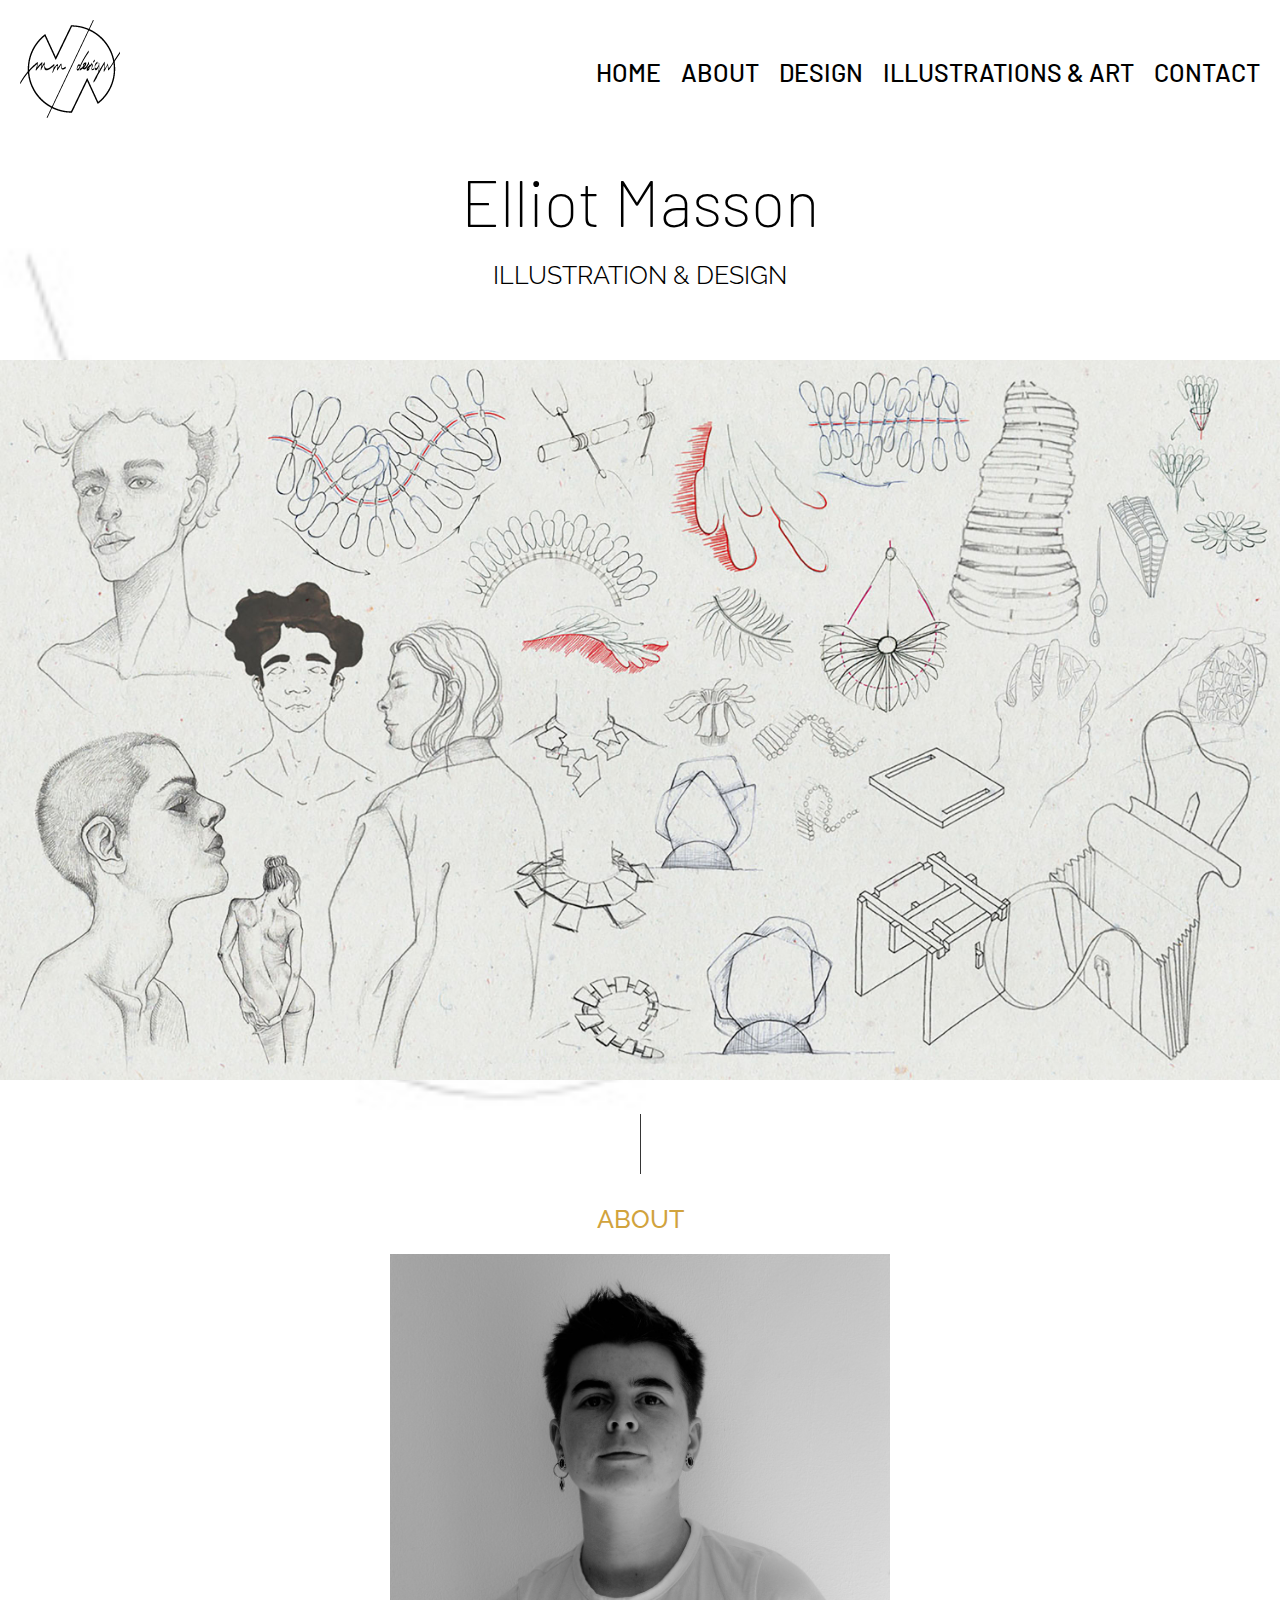
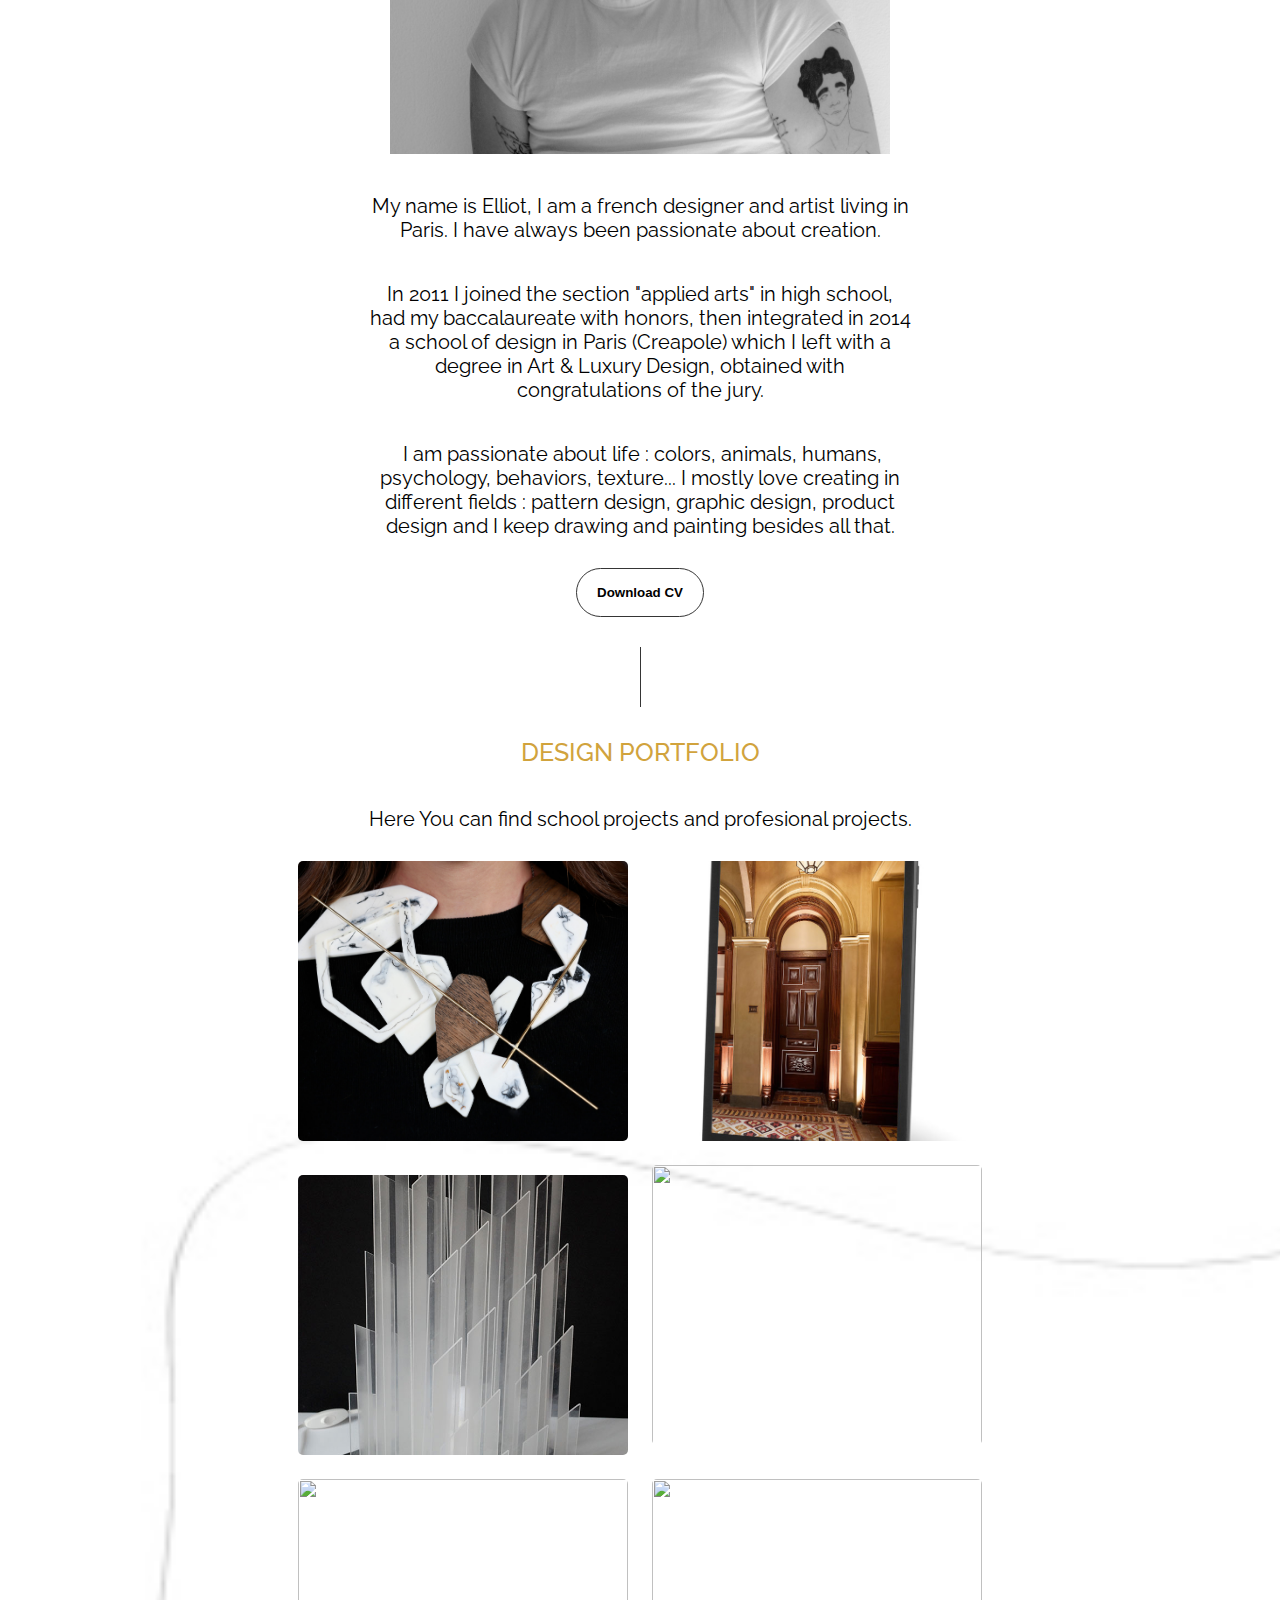
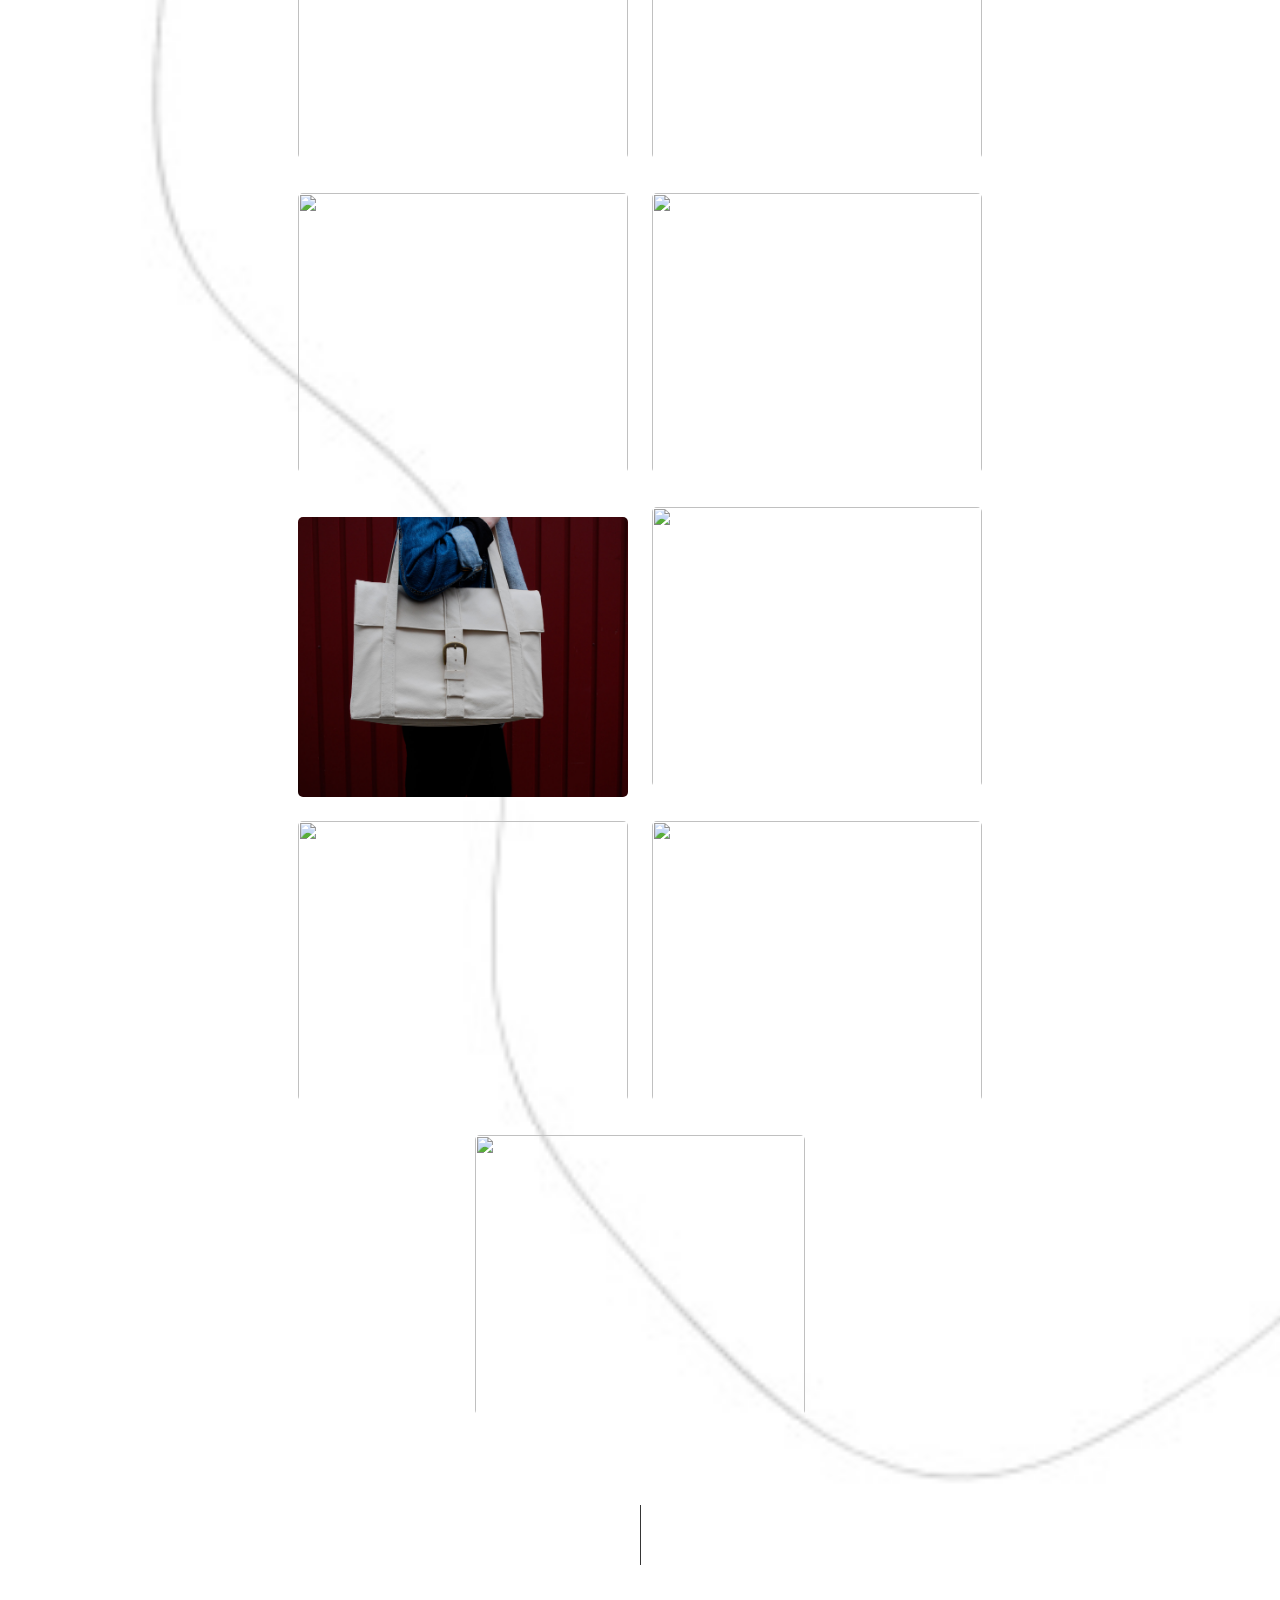
==== nav.html @ 6efca34b "refonte + section ABOUT + section DESIGN" ====
<!DOCTYPE html>
<html lang="en">
  <head>
    <meta charset="UTF-8" />
    <meta name="viewport" content="width=device-width, initial-scale=1.0" />
    <title>Elliot's Website</title>
    <link rel="stylesheet" href="nav.css" />
  </head>
  <body>
    <nav class="main-nav">
      <div>
        <img src="images/logo 100px-02.png" alt="logo-Elliot" class="logo" />
      </div>
      <ul class="nav-list">
        <li><a class="nav-link" href="#home">HOME</a></li>
        <li><a class="nav-link" href="#about">ABOUT</a></li>
        <li><a class="nav-link" href="#design">DESIGN</a></li>
        <li><a class="nav-link" href="#art">ILLUSTRATIONS & ART</a></li>
        <li><a class="nav-link" href="#contact">CONTACT</a></li>
      </ul>
    </nav>

    <section>
      <div class="header-container">
        <h1>Elliot Masson</h1>
        <h2>ILLUSTRATION & DESIGN</h2>
      </div>

      <img
        id="image-accueil"
        src="images/PAGE-ACCUEIL 3000.jpg"
        alt="dessins portfolio accueil"
      />
    </section>
    <div class="barre-container"><div class="barre-verticale"></div></div>
    <section class="section-1">
      <h3 id="about">ABOUT</h3>
      <div class="presentation">
        <img
          class="id-photo"
          src="images/received_237340725382197 (1).jpeg"
          alt="id-photo Elliot"
        />

        <div class="text-presentation">
          <p>
            My name is Elliot, I am a french designer and artist living in
            Paris. I have always been passionate about creation.
          </p>
          <p>
            In 2011 I joined the section "applied arts" in high school, had my
            baccalaureate with honors, then integrated in 2014 a school of
            design in Paris (Creapole) which I left with a degree in Art &
            Luxury Design, obtained with congratulations of the jury.
          </p>
          <p>
            ​ I am passionate about life : colors, animals, humans, psychology,
            behaviors, texture... I mostly love creating in different fields :
            pattern design, graphic design, product design and I keep drawing
            and painting besides all that.
          </p>
        </div>
        <div class="btn-container">
          <button 
          class="btn btn-color-2" 
          onclick="window.open('./images/CV-modele.pdf')">
          Download CV</button>
      </div>
    </section>
    <div class="barre-container">
      <div class="barre-verticale"></div>
    </div>

    <section>
      <h3 id="design">DESIGN PORTFOLIO</h3>
      <p>Here You can find school projects and profesional projects.</p>

      <div class="gallery">
        <div class="photo-project">
          <img class="gallery-photo" src="Projets\Fracture.JPG" alt="">
          <img class="gallery-photo" src="Projets\Light up.jpg" alt="">
          <img class="gallery-photo" src="Projets\LUX.JPG" alt="">
          <img class="gallery-photo" src="Projets\Megosphere.JPG" alt="">
          <img class="gallery-photo" src="Projets\Nebula.JPG" alt="">
          <img class="gallery-photo" src="Projets\Paulin-La vie est belle.JPG" alt="">
          <img class="gallery-photo" src="Projets\Punching bag.JPG" alt="">
          <img class="gallery-photo" src="Projets\Pur chaos.JPG" alt="">
          <img class="gallery-photo" src="Projets\Sac.JPG" alt="">
          <img class="gallery-photo" src="Projets\Serenity pearl.JPG" alt="">
          <img class="gallery-photo" src="Projets\Slowmi.JPG" alt="">
          <img class="gallery-photo" src="Projets\Tabouret IN OUT.JPG" alt="">
          <img class="gallery-photo" src="Projets\Tense.JPG" alt="">
        </div>
    
      </div>
    </section>
    
    <div class="barre-container">
      <div class="barre-verticale"></div>
    </div>
    
    <section>
      <h3 id="art">ILLUSTRATIONS & ART PORTFOLIO</h3>
    </section>
  </body>
</html>

<!-- TO DO -->
<!-- 
  Mettre les liens sur les sections : changer la marge au dessus du titre pour quand 
  on arrive dessus via le bouton du dessus

  Carousel

  Gallery : objet js ??

  Hamburger Menu

  Responsive !
  
 -->
---- nav.css ----
@import url("https://fonts.googleapis.com/css2?family=Barlow:wght@200;400&family=GFS+Didot&family=Raleway:ital,wght@0,100..900;1,100..900&display=swap");

* {
  margin: 0;
  padding: 0;
  box-sizing: border-box;
}
body {
  background-image: url(images/fond.jpg);
  background-size: cover;
}
.main-nav {
  display: flex;
  justify-content: flex-end;
  align-items: center;
  padding: 20px;
  font-family: "barlow", sans-serif;
  font-weight: 500;
  font-size: 25px;
}

.nav-list {
  margin-left: auto;
  display: flex;
  align-items: flex-end;
  list-style: none;
}

.nav-link {
  padding: 0 20px;
  text-decoration: none;
  text-decoration-color: white;
  color: black;
}

.nav-link:last-child {
  padding-right: 0;
}
.nav-link:hover {
  color: #d1a33d;
  text-decoration: underline;
  text-underline-offset: 1rem;
  text-decoration-color: #d1a33d;
}

section {
  text-align: center;
}
#image-accueil {
  width: 100%;
}

.header-container {
  padding: 20px;
}

h1 {
  font-family: "barlow", sans-serif;
  font-weight: 200;
  font-style: normal;
  font-size: 64px;
  margin-bottom: 20px;
}
h2 {
  font-family: "Raleway", sans-serif;
  font-optical-sizing: auto;
  font-weight: 350;
  font-style: normal;
  font-size: 25px;
  margin-bottom: 50px;
}

.presentation {
  display: flex;
  flex-direction: column;
  align-items: center;
}

.id-photo {
  margin-top: 20px;
  max-width: 500px;
  max-height: 500px;
}

.text-presentation {
  max-width: 585px;
  height: fit-content;
  margin-bottom: 30px;
}

p {
  font-family: "Raleway", sans-serif;
  font-size: 20px;
  padding: 40px 20px 0px 20px;
  /* text-align: justify; */
}

/* BUTTON */

.btn-container {
  display: flex;
  justify-content: center;
  gap: 1rem;
}

.btn {
  font-weight: 600;
  transition: all 300ms ease;
  padding: 1rem;
  width: 8rem;
  border-radius: 2rem;

  cursor: pointer;
  color: black;
}

.btn-color-2 {
  border: rgb(53, 53, 53) 0.1rem solid;
  background: none;
}
.btn-color-2:hover {
  cursor: pointer;
  background: rgb(53, 53, 53);
  color: white;
  border: rgb(255, 255, 255) 0.1rem solid;
}

h3 {
  color: #d1a33d;
  font-family: "Raleway", sans-serif;
  font-optical-sizing: auto;
  font-weight: 500;
  font-style: normal;
  font-size: 25px;
}

.barre-container {
  display: flex;
  justify-content: center;
  align-items: center;
  padding: 30px;
}
.barre-verticale {
  border-left: 1px solid rgb(53, 53, 53);
  height: 60px;
}

/*  PROJECTS PHOTO GALLERY */

.gallery {
  display: flex;
  flex-direction: row;
  flex-wrap: wrap;
  justify-content: center;
  align-items: center;
  gap: 16px;
  max-width: 800px;
  margin: 0 auto;
  padding: 20px 10px;
}

.gallery .gallery-photo {
  width: 100%;
  max-width: 350px;
  height: 300px;
  object-fit: cover;
  margin: 0 auto;
}

.gallery::after {
  content: "";
  width: 350px;
}

.gallery-photo {
  padding: 10px;
  border-radius: 15px;
}
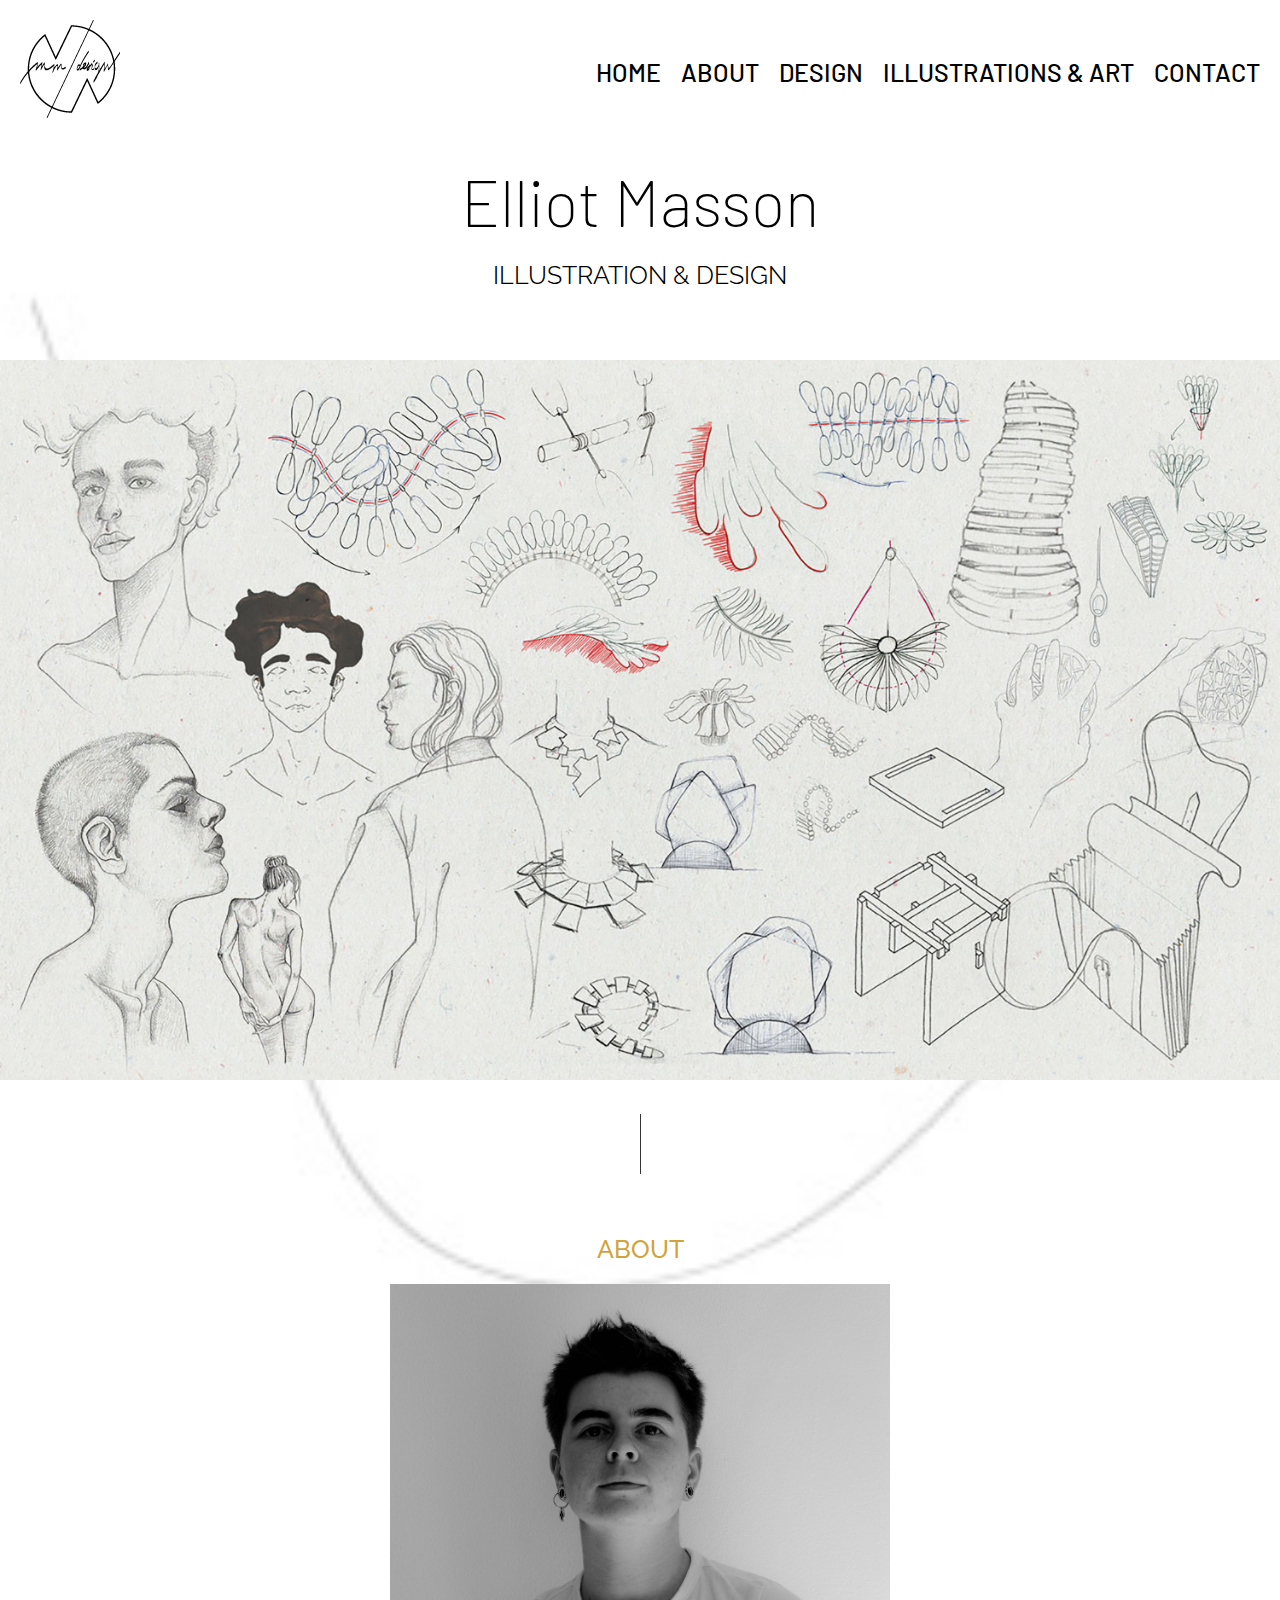
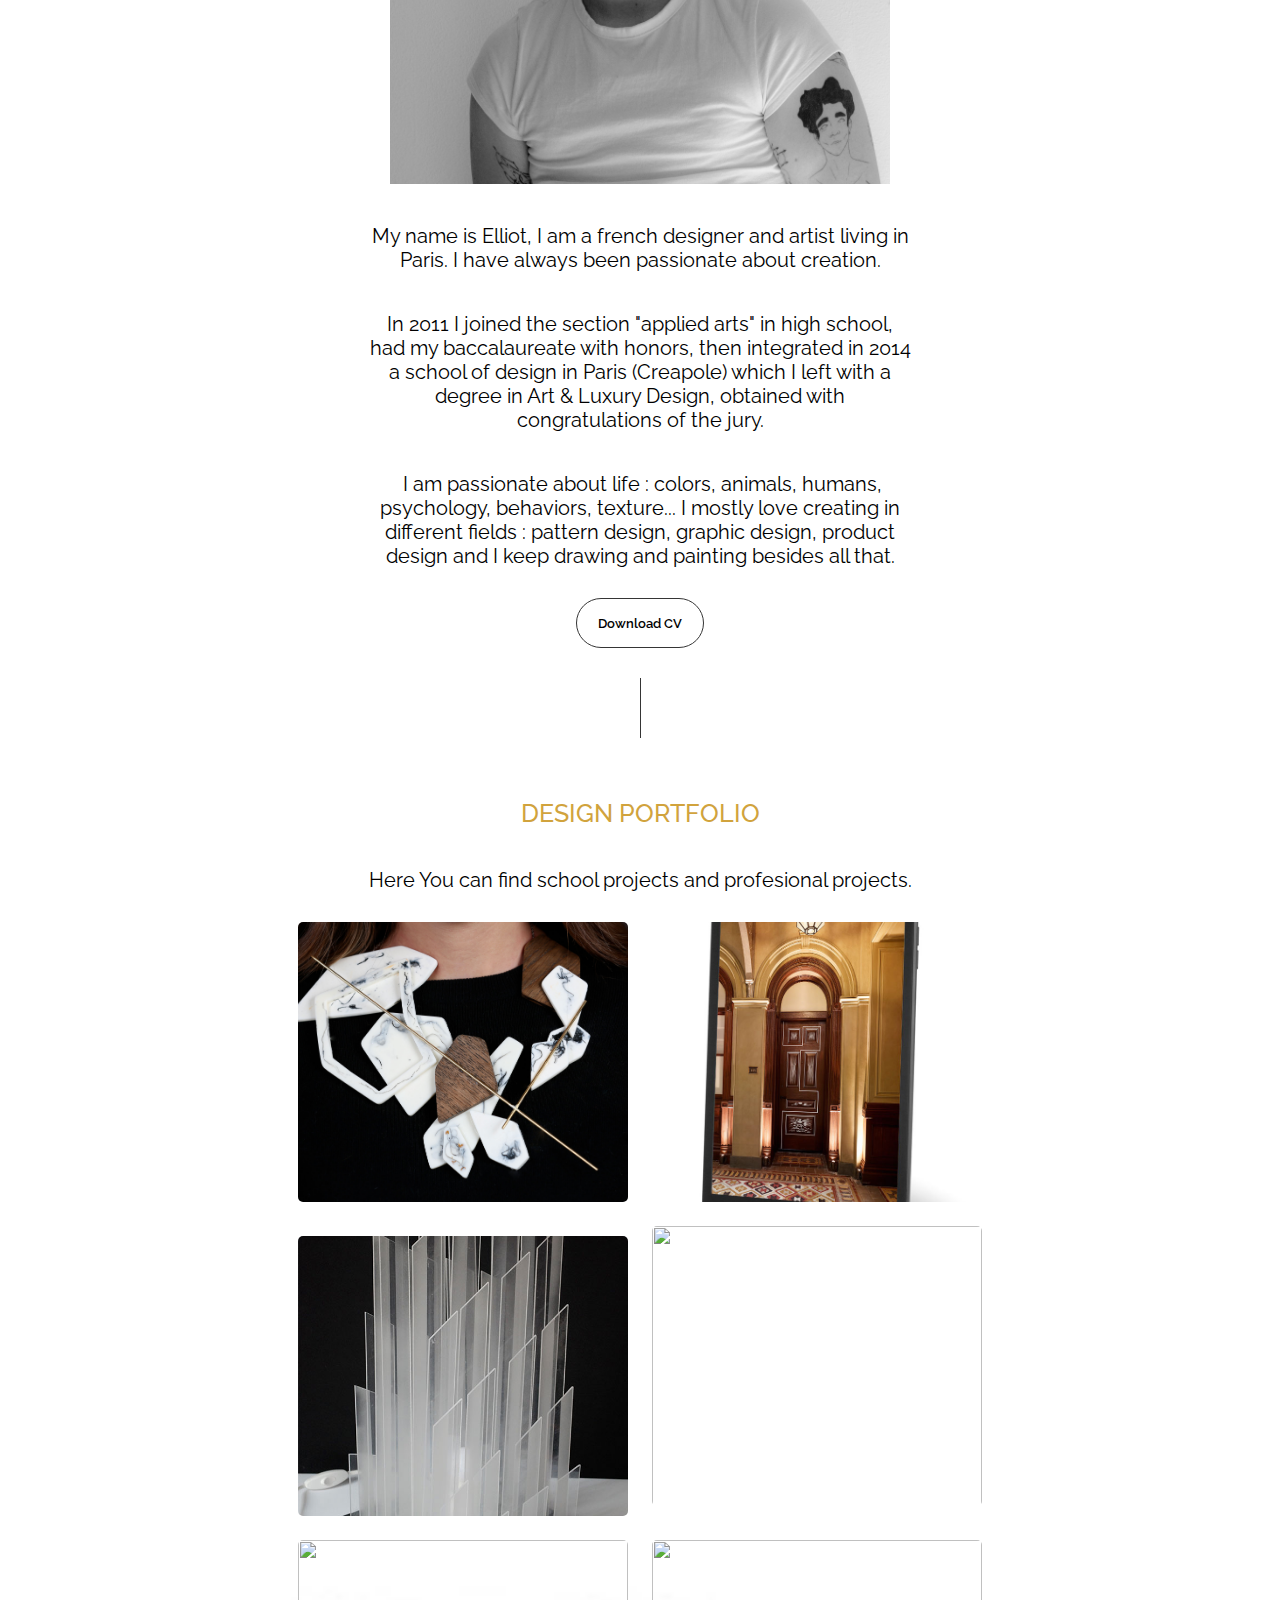
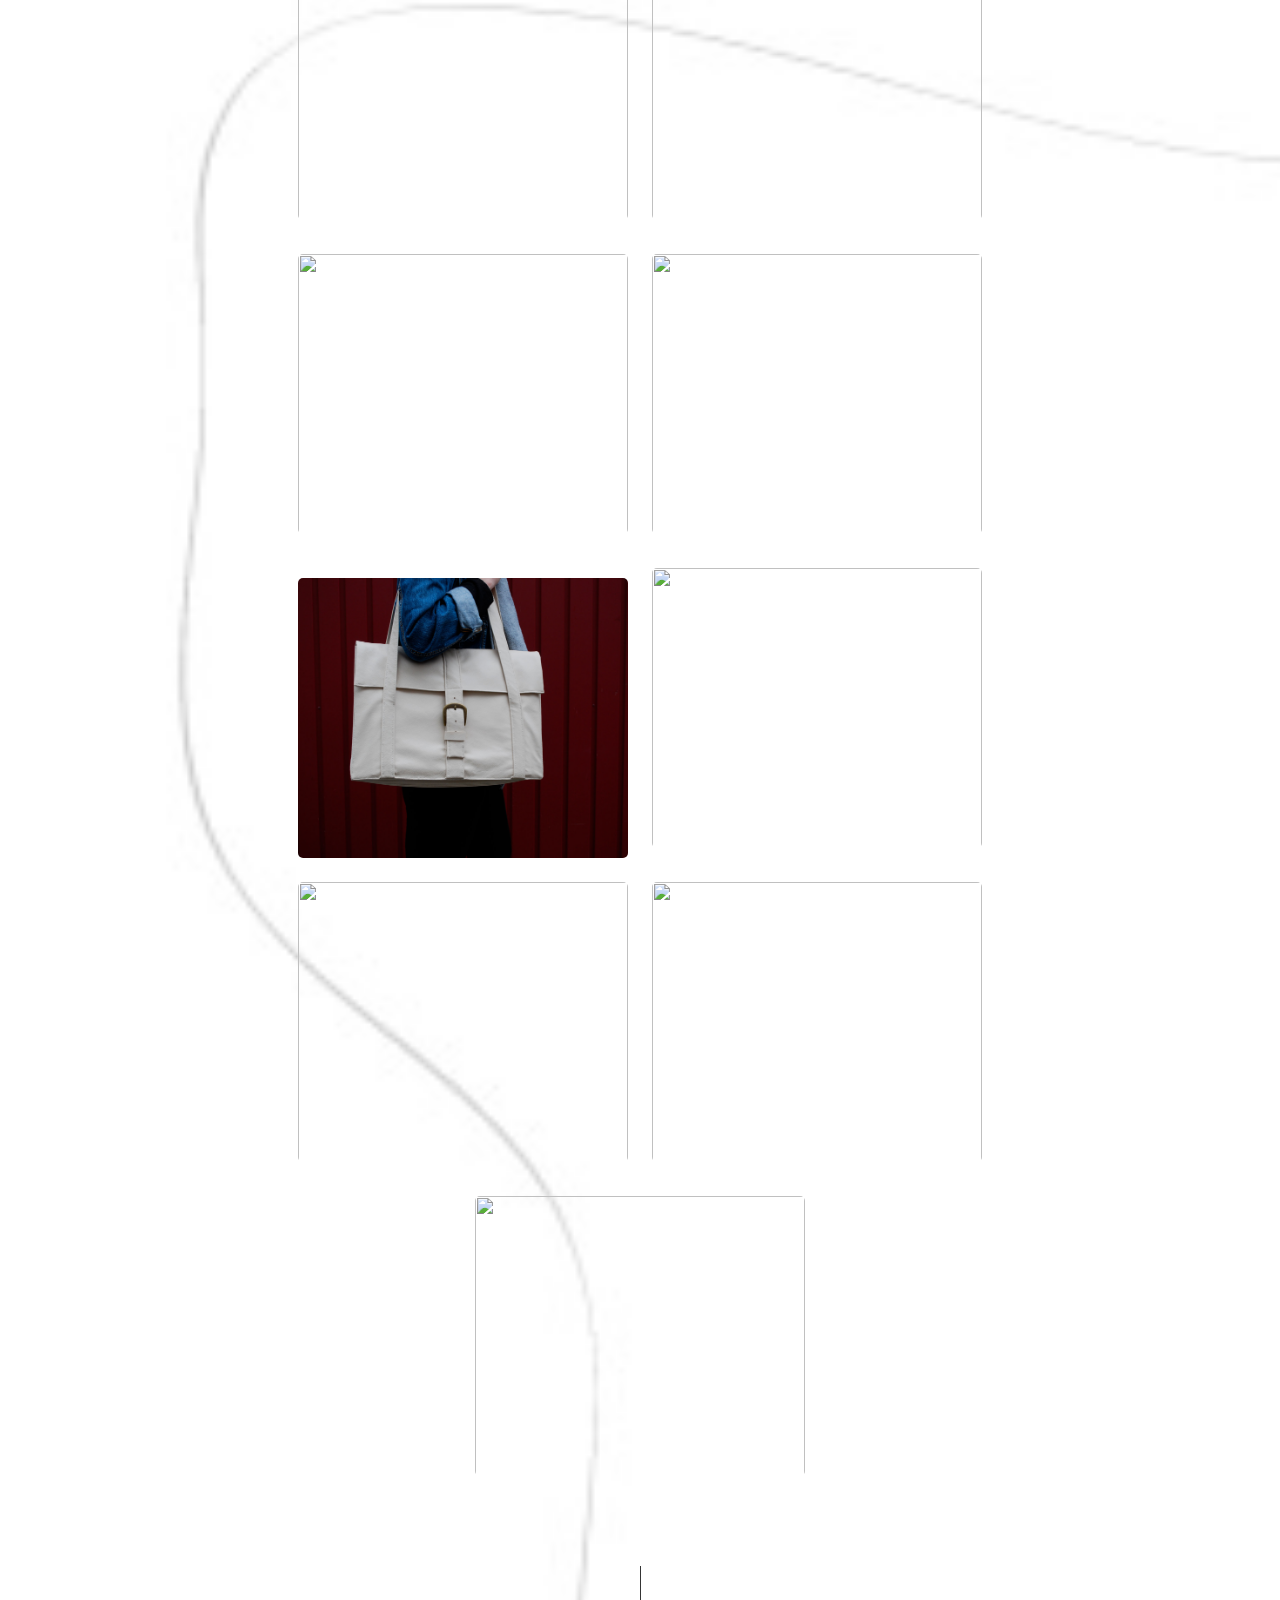
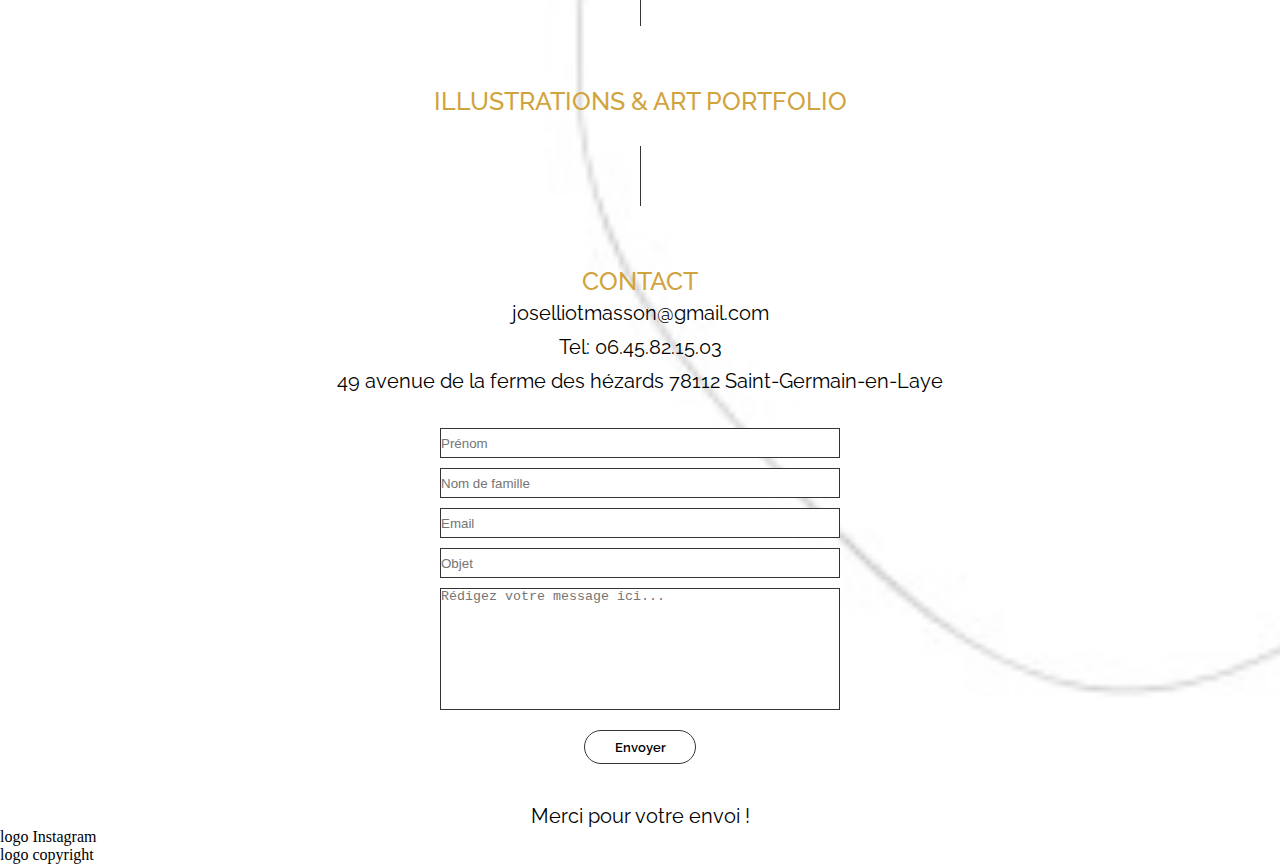
==== commit dd4c4343: "ajout du formulaire de contact" ====
--- a/nav.html
+++ b/nav.html
@@ -101,14 +101,58 @@
     
     <section>
       <h3 id="art">ILLUSTRATIONS & ART PORTFOLIO</h3>
+
+      <!-- CAROUSEL -->
     </section>
+
+
+
+    <div class="barre-container">
+      <div class="barre-verticale"></div>
+    </div>
+
+    <section>
+      <h3 id="contact">CONTACT</h3>
+
+
+  <div class="infos">joselliotmasson@gmail.com</div>
+  <div class="infos">Tel: 06.45.82.15.03</div>
+  <div class="infos">49 avenue de la ferme des hézards 
+    78112 Saint-Germain-en-Laye</div>
+
+<form id="form-group">
+  <input class="input" type="text" name="name" placeholder="Prénom" required>
+  <input class="input"type="text" name='last name' placeholder="Nom de famille" required>
+  <input class="input"type="email" name="email" placeholder="Email" required>
+  <input class="input"type="text" name ="object" placeholder="Objet" required>
+  <textarea class="text-area" name="message" rows="8" cols="40"  placeholder="Rédigez votre message ici..." required></textarea>
+
+  <button class="send btn-color-2">Envoyer</button>
+
+  <!-- Créer pop up ? ou nouvel onglet ? -->
+  <p>Merci pour votre envoi ! </p>
+
+
+</form>
+
+    </section>
+
+    <footer>
+      <div>logo Instagram</div>
+      <div>logo copyright</div>
+    </footer>
   </body>
 </html>
 
+
+
+
+
+
+
+
 <!-- TO DO -->
 <!-- 
-  Mettre les liens sur les sections : changer la marge au dessus du titre pour quand 
-  on arrive dessus via le bouton du dessus
 
   Carousel
 
@@ -118,4 +162,5 @@
 
   Responsive !
   
+  FORMULAIRE : css rajouter catégorie error quand pas rempli : asterixe rouge for example ?
  -->--- a/nav.css
+++ b/nav.css
@@ -9,6 +9,9 @@
   background-image: url(images/fond.jpg);
   background-size: cover;
 }
+
+/* NAV */
+
 .main-nav {
   display: flex;
   justify-content: flex-end;
@@ -104,6 +107,7 @@
 }
 
 .btn {
+  font-family: "Raleway", sans-serif;
   font-weight: 600;
   transition: all 300ms ease;
   padding: 1rem;
@@ -132,6 +136,7 @@
   font-weight: 500;
   font-style: normal;
   font-size: 25px;
+  padding-top: 30px;
 }
 
 .barre-container {
@@ -145,7 +150,7 @@
   height: 60px;
 }
 
-/*  PROJECTS PHOTO GALLERY */
+/*  PROJECTS GALLERY */
 
 .gallery {
   display: flex;
@@ -176,3 +181,43 @@
   padding: 10px;
   border-radius: 15px;
 }
+
+/* SECTION CONTACT */
+
+.infos {
+  font-family: "Raleway", sans-serif;
+  font-size: 20px;
+  padding: 5px;
+}
+
+#form-group {
+  margin-top: 30px;
+  display: flex;
+  flex-direction: column;
+  align-items: center;
+}
+
+.input {
+  width: 400px;
+  height: 30px;
+  margin-bottom: 10px;
+  border: 1.5px solid rgb(53, 52, 52);
+}
+.text-area {
+  width: 400px;
+  border: 1.5px solid rgb(53, 52, 52);
+  resize: none;
+}
+
+.send {
+  margin-top: 20px;
+  font-family: "Raleway", sans-serif;
+  font-weight: 600;
+  transition: all 300ms ease;
+  padding: 0.5rem;
+  width: 7rem;
+  border-radius: 2rem;
+
+  cursor: pointer;
+  color: black;
+}
